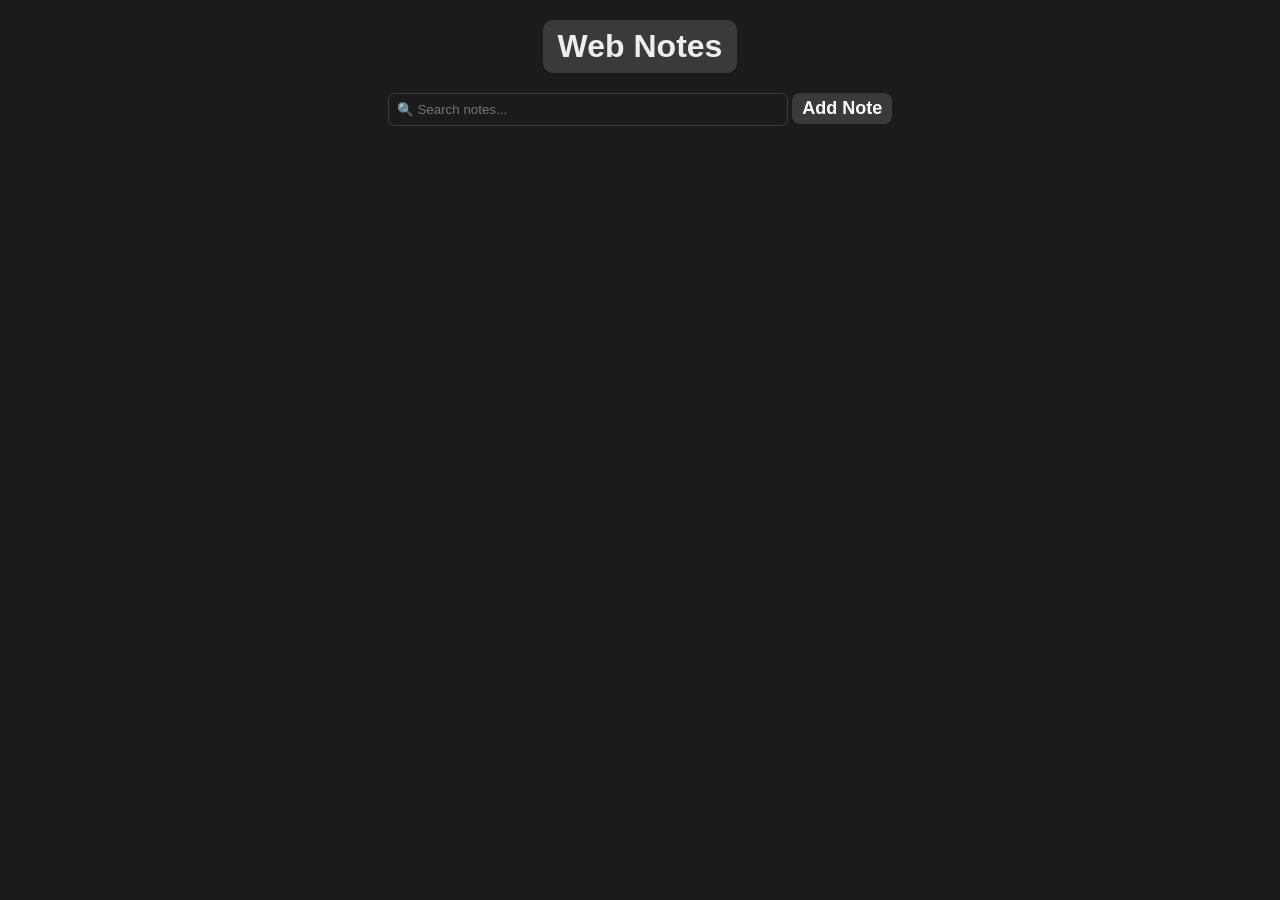
==== index.html @ ce166814 "Add files via upload" ====
<!DOCTYPE html>
<html lang="en">

<head>
    <meta charset="UTF-8">
    <meta name="viewport" content="width=device-width, initial-scale=1.0">
    <title>Notes App</title>

    <link rel="stylesheet" href="style.css">
</head>

<h1> Web Notes </h1>

<body>

<div class= "topBar">

<input id= "searchInput" type="text" placeholder="🔍 Search notes...">

<button id="addBtn">   Add Note   </button>
</div>



<div id = "notesContainer"></div>

<script src="script.js"></script>

</body>

</html>
---- style.css ----
body{

background:#1b1b1b;

color:rgb(240, 237, 237);

font-family:Arial;

text-align:center;

}

.noteDateTime {
    background: #3a3a3a;
    padding: 5px 8px;
    border-radius: 8px;
    width: fit-content;
}

h1 {
    background: #3a3a3a;
    padding: 8px 15px;
    border-radius: 10px;
    width: fit-content;
    margin: 20px auto;
}

#addBtn {
    background-color: #3a3a3a;
    color: white;
    font-weight: bolder;
}

#addBtn:hover {
    background-color: #00bfff;
    color: white;
}

button{

    padding:5px 10px;

    font-size:18px;

    cursor:pointer;

    border:none;

    border-radius:8px;

}

button:hover{
    background-color:#00bfff;

    color:white;
}

#notesContainer{
    width: 100%;
    max-width: 800px;
    margin: 30px auto;
}

#searchInput {
    width: 400px;
    margin: 0;
    box-sizing: border-box;
}

.moveBtn {
    padding: 5px 10px;
    font-size: 14px;
    background-color: #3a3a3a;
    color: white;
}

.moveBtn:hover {
    background-color: #00bfff;
    color: white;
}

.topBar {
    display:flex;
    max-width: 80%;
    margin: 20px auto;
    display: block;
}
.favicon {
    width: 16px;
    height: 16px;
    border-radius: 4px;
    vertical-align: middle;
    margin-right: 5px;
}

.note{
    background: #181818;
    padding: 30px;
    margin: 10px auto;
    border-radius: 10px;
    max-width: 700px;
    text-align: left;
    box-sizing: border-box;

    display: flex;
    justify-content: space-between;
    align-items: flex-start;
}

.deleteBtn {
    padding: 5px 10px;
    font-size: 14px;
    background-color: #3a3a3a;
}

.deleteBtn:hover {
    background-color: #ff005d;
    color: white;
}

.saveBtn {
    padding: 5px 10px;
    font-size: 14px;
    background-color: #3a3a3a;
}

.saveBtn:hover {
    background-color: #59d28d;
    color: white;
}


.editBtn {
    padding: 5px 10px;
    font-size: 14px;
    background-color: #3a3a3a;
}

.editBtn:hover {
    background-color: #00bfff;
    color: white;
}

.textContainer {
    display: flex;
    flex-direction: column;
    gap: 12px;
}

.noteText {
    margin-bottom: 25px;
}

.buttonContainer {
    display: flex;
    gap: 8px;
}

a {
    text-decoration: none;
    color:#00bfff;
}

.dateTimeContainer {
    display: flex;
    align-items: center;
    justify-content: center;
    gap: 8px;
    margin-top: 10px;
}

.dateTimeContainer label {
    background: #3a3a3a;
    padding: 3px 6px;
    border-radius: 8px;
    width: fit-content;
}

.textContainer h3 {
    margin: 0;
    background: #3a3a3a;
    padding: 3px 6px;
    border-radius: 8px;
    width: fit-content;
}

input {
    background-color: #1b1b1b;
    color: white;
    border: 1px solid #3a3a3a;
    padding: 8px;
    border-radius: 6px;
}

.noteDateTime {
    color: #aaa;
    font-size: 14px;
    display: flex;
    flex-direction: column;
    gap: 4px;
}

.editSaveButton {
    padding: 5px 10px;
    font-size: 14px;
    background-color: #3a3a3a;
    color: white;
}

.editSaveButton:hover {
    background-color: #59d28d;
    color: white;
}
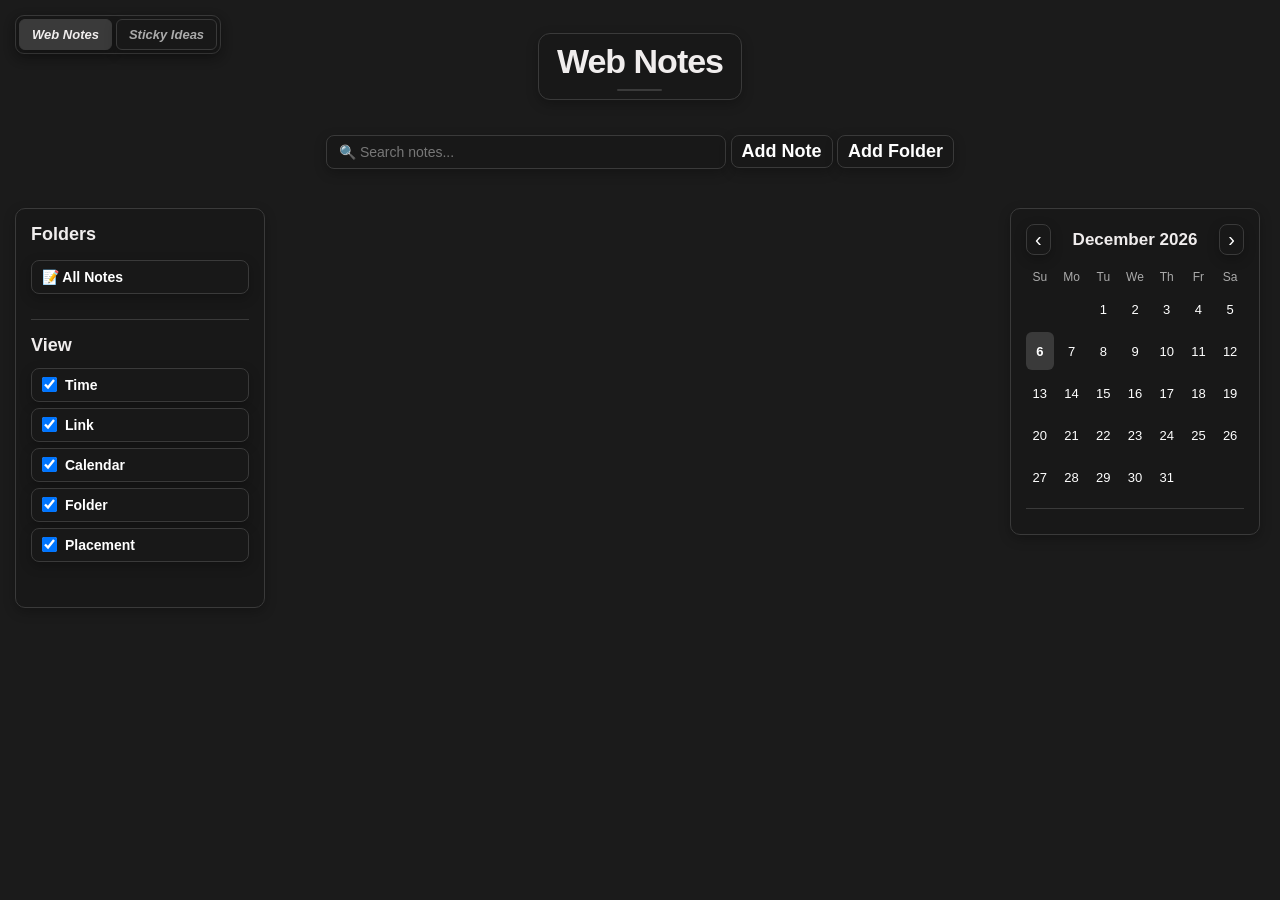
==== commit f3a9156a: "Add files via upload" ====
--- a/index.html
+++ b/index.html
@@ -1,31 +1,103 @@
-<!DOCTYPE html>
+<!doctype html>
 <html lang="en">
+  <head>
+    <meta charset="UTF-8" />
+    <meta name="viewport" content="width=device-width, initial-scale=1.0" />
+    
+    <title>Web Notes</title>
 
-<head>
-    <meta charset="UTF-8">
-    <meta name="viewport" content="width=device-width, initial-scale=1.0">
-    <title>Notes App</title>
+    <link rel="stylesheet" href="style.css" />
+  </head>
 
-    <link rel="stylesheet" href="style.css">
-</head>
+ <h1>Web Notes</h1>
+ 
 
-<h1> Web Notes </h1>
+ <body>
+ <div class="pageTabs">
+    <a href="index.html" class="pageTab active">Web Notes</a>
+    <a href="IdeasPage/ideas.html" class="pageTab">Sticky Ideas</a>
+</div>
+    <div class="topBar">
+      <input id="searchInput" type="text" placeholder="🔍 Search notes..." />
 
-<body>
+      <button id="addBtn">Add Note</button>
+      <button id="addFolderBtn">Add Folder</button>
+     
+    </div>
 
-<div class= "topBar">
+    <div class="mainLayout">
+      <div id="sideBarContainer">
+        <h2>Folders</h2>
 
-<input id= "searchInput" type="text" placeholder="🔍 Search notes...">
+        <div id="folderList"></div>
 
-<button id="addBtn">   Add Note   </button>
+        <div id="viewSection">
+    <h2>View</h2>
+
+    <label class="viewOption">
+        <input type="checkbox" id="viewTime" checked>
+         Time
+    </label>
+
+    <label class="viewOption">
+        <input type="checkbox" id="viewLink" checked>
+         Link
+    </label>
+
+
+    <label class="viewOption">
+        <input type="checkbox" id="viewCalendar" checked>
+        Calendar
+    </label>
+
+  
+    <label class="viewOption">
+    <input type="checkbox" id="showFolder">
+     Folder
+</label>
+
+      <label class="viewOption">
+        <input type="checkbox" id="viewMove" checked>
+         Placement
+    </label>
+    
 </div>
 
+      </div>
 
+      
 
-<div id = "notesContainer"></div>
+      <div id="notesContainer"></div>
+    </div>
 
-<script src="script.js"></script>
+    <div id="folderContextMenu">
+      <button id="deleteFolderOption">🗑️</button>
+      <button id="renameFolderOption">✏️</button>
+    </div>
 
-</body>
+    <div id="calendarContainer">
+      <div class="calendarHeader">
+        <button id="previousMonth">‹</button>
 
-</html>+        <h2 id="calendarMonth"></h2>
+
+        <button id="nextMonth">›</button>
+      </div>
+
+      <div class="calendarWeekdays">
+        <span>Su</span>
+        <span>Mo</span>
+        <span>Tu</span>
+        <span>We</span>
+        <span>Th</span>
+        <span>Fr</span>
+        <span>Sa</span>
+      </div>
+
+      <div id="calendarDays"></div>
+      <div id="calendarNotes"></div>
+    </div>
+
+    <script src="script.js"></script>
+  </body>
+</html>
--- a/style.css
+++ b/style.css
@@ -1,13 +1,8 @@
-body{
-
-background:#1b1b1b;
-
-color:rgb(240, 237, 237);
-
-font-family:Arial;
-
-text-align:center;
-
+body {
+    background: #1b1b1b;
+    color: rgb(240, 237, 237);
+    font-family: Arial;
+    text-align: center;
 }
 
 .noteDateTime {
@@ -17,198 +12,1120 @@
     width: fit-content;
 }
 
+/* =========================
+   NOTE FOLDER DISPLAY
+========================= */
+
+.noteFolder {
+    background: #181818;
+
+    border: 1px solid #3a3a3a;
+
+    padding: 6px 10px;
+
+    border-radius: 8px;
+
+    width: fit-content;
+
+    color: #aaa;
+
+    font-size: 14px;
+
+    box-shadow: 0 4px 12px rgba(0, 0, 0, 0.25);
+
+    box-sizing: border-box;
+}
+
+/* =========================
+   MAIN TITLE
+========================= */
+
 h1 {
+    font-size: 34px;
+    font-weight: 800;
+    letter-spacing: -1px;
+    margin: 25px 0 15px;
+    color: #f0eded;
+
+    display: inline-block;
+    padding: 8px 18px;
+
+    background: #181818;
+    border: 1px solid #3a3a3a;
+    border-radius: 12px;
+
+    box-shadow: 0 4px 12px rgba(0, 0, 0, 0.25);
+}
+
+h1::after {
+    content: "";
+    display: block;
+
+    width: 45px;
+    height: 2px;
+
     background: #3a3a3a;
-    padding: 8px 15px;
+
+    margin: 8px auto 0;
+
+    border-radius: 2px;
+}
+
+
+/* =========================
+   GENERAL BUTTON STYLE
+========================= */
+
+button {
+    padding: 5px 10px;
+
+    font-size: 18px;
+    font-family: Arial;
+
+    cursor: pointer;
+
+    border: 1px solid #3a3a3a;
+    border-radius: 8px;
+
+    background: #181818;
+    color: white;
+
+    box-shadow: 0 4px 12px rgba(0, 0, 0, 0.25);
+
+    transition:
+        background-color 0.15s ease,
+        border-color 0.15s ease,
+        box-shadow 0.15s ease,
+        transform 0.15s ease;
+}
+
+button:hover {
+    background: #00bfff;
+    color: white;
+
+    border-color: #00bfff;
+
+    box-shadow: 0 5px 14px rgba(0, 0, 0, 0.35);
+
+    transform: translateY(-1px);
+}
+
+
+/* =========================
+   ADD BUTTONS
+========================= */
+
+#addBtn,
+#addFolderBtn {
+    background: #181818;
+    color: white;
+    font-weight: bolder;
+}
+
+#addBtn:hover {
+    background: #00bfff;
+    color: white;
+}
+
+#addFolderBtn:hover {
+    background: #ffcc00;
+    color: white;
+}
+
+
+/* =========================
+   MAIN LAYOUT
+========================= */
+
+.mainLayout {
+    display: flex;
+    width: 90%;
+    max-width: 1100px;
+    margin: 30px auto;
+    gap: 25px;
+    align-items: flex-start;
+}
+
+
+/* =========================
+   TEXTAREA
+========================= */
+
+textarea {
+    background-color: #1b1b1b;
+    color: white;
+
+    border: 1px solid #3a3a3a;
+
+    padding: 8px;
+
+    border-radius: 6px;
+
+    font-family: Arial;
+    font-size: 13.333px;
+
+    resize: none;
+
+    box-sizing: border-box;
+
+    width: 30%;
+    height: 34px;
+
+    vertical-align: middle;
+}
+
+
+/* =========================
+   FOLDERS
+========================= */
+
+.folderButton {
+    width: 100%;
+
+    padding: 8px 10px;
+
+    background: #181818;
+    color: white;
+
+    font-size: 14px;
+    text-align: left;
+
+    border-radius: 8px;
+
+    font-weight: bolder;
+
+    border: 1px solid #3a3a3a;
+
+    box-shadow: 0 4px 12px rgba(0, 0, 0, 0.25);
+}
+
+.folderButton:hover {
+    background: #ffcc00;
+    color: white;
+
+    border-color: #ffcc00;
+}
+
+
+.folderInputContainer {
+    display: flex;
+    gap: 5px;
+    margin-bottom: 10px;
+}
+
+.folderInputContainer input {
+    width: 100%;
+    box-sizing: border-box;
+}
+
+
+/* =========================
+   FOLDER CONTEXT MENU
+========================= */
+
+#folderContextMenu {
+    display: none;
+
+    position: fixed;
+
+    background: #181818;
+
+    border: 1px solid #3a3a3a;
+    border-radius: 8px;
+
+    padding: 5px;
+
+    z-index: 1000;
+
+    box-shadow: 0 4px 12px rgba(0, 0, 0, 0.35);
+}
+
+#folderContextMenu button {
+    background: transparent;
+
+    color: white;
+
+    border: none;
+
+    box-shadow: none;
+
+    padding: 8px 12px;
+
+    font-size: 14px;
+
+    width: 100%;
+
+    text-align: left;
+}
+
+#folderContextMenu button:hover {
+    background: #ff005d;
+
+    color: white;
+
+    border-color: transparent;
+
+    transform: none;
+}
+
+
+/* =========================
+   SELECT
+========================= */
+
+select {
+    background-color: #1b1b1b;
+
+    color: white;
+
+    border: 1px solid #3a3a3a;
+
+    padding: 8px;
+
+    border-radius: 6px;
+
+    font-family: Arial;
+
+    font-size: 13.333px;
+
+    cursor: pointer;
+}
+
+select:hover {
+    border-color: #00bfff;
+}
+
+select:focus {
+    outline: none;
+
+    border-color: #00bfff;
+}
+
+
+/* =========================
+   NOTE FOLDER
+========================= */
+
+.textContainer h3 {
+    margin: 0;
+
+
+    background: #181818;
+    border: 1px solid #3a3a3a;
+
+    padding: 6px 10px;
+
+    border-radius: 8px;
+
+    width: fit-content;
+
+    color: #f0eded;
+
+    font-size: 18px;
+    font-weight: 800;
+
+    box-shadow: 0 4px 12px rgba(0, 0, 0, 0.25);
+}
+
+/* =========================
+   SAVE FOLDER
+========================= */
+
+.saveFolderButton {
+    padding: 5px 8px;
+
+    font-size: 14px;
+
+    background: #181818;
+
+    color: white;
+}
+
+
+/* =========================
+   SIDEBAR
+========================= */
+
+#sideBarContainer {
+    position: absolute;
+
+    left: 15px;
+    top: 208px;
+
+    width: 250px;
+    min-height: 400px;
+
+    background: #181818;
+
+    border: 1px solid #3a3a3a;
     border-radius: 10px;
-    width: fit-content;
+
+    padding: 15px;
+
+    box-sizing: border-box;
+
+    text-align: left;
+
+    box-shadow: 0 4px 12px rgba(0, 0, 0, 0.25);
+}
+
+#sideBarContainer h2 {
+    margin-top: 0;
+    font-size: 18px;
+}
+
+#folderList {
+    display: flex;
+    flex-direction: column;
+    gap: 6px;
+}
+
+
+/* =========================
+   NOTES CONTAINER
+========================= */
+
+#notesContainer {
+    flex: 1;
+
+    width: auto;
+    max-width: none;
+
+    margin: 0;
+}
+
+/* =========================
+   SEARCH BAR
+========================= */
+
+#searchInput {
+    background: #181818;
+
+    color: #f0eded;
+
+    border: 1px solid #3a3a3a;
+
+    padding: 8px 12px;
+
+    border-radius: 8px;
+
+    width: 400px;
+
+    box-sizing: border-box;
+
+    box-shadow: 0 4px 12px rgba(0, 0, 0, 0.25);
+
+    font-family: Arial;
+    font-size: 14px;
+
+    outline: none;
+
+    transition:
+        border-color 0.15s ease,
+        box-shadow 0.15s ease;
+}
+
+#searchInput::placeholder {
+    color: #777;
+}
+
+#searchInput:focus {
+    border-color: #00bfff;
+
+    box-shadow: 0 5px 14px rgba(0, 0, 0, 0.35);
+}
+
+/* =========================
+   TOP BAR
+========================= */
+
+.topBar {
+    width: 90%;
+
+    max-width: 1100px;
+
     margin: 20px auto;
-}
-
-#addBtn {
-    background-color: #3a3a3a;
-    color: white;
-    font-weight: bolder;
-}
-
-#addBtn:hover {
-    background-color: #00bfff;
-    color: white;
-}
-
-button{
-
-    padding:5px 10px;
-
-    font-size:18px;
-
-    cursor:pointer;
-
-    border:none;
-
-    border-radius:8px;
-
-}
-
-button:hover{
-    background-color:#00bfff;
-
-    color:white;
-}
-
-#notesContainer{
-    width: 100%;
-    max-width: 800px;
-    margin: 30px auto;
-}
-
-#searchInput {
-    width: 400px;
-    margin: 0;
-    box-sizing: border-box;
-}
-
-.moveBtn {
-    padding: 5px 10px;
-    font-size: 14px;
-    background-color: #3a3a3a;
-    color: white;
-}
-
-.moveBtn:hover {
-    background-color: #00bfff;
-    color: white;
-}
-
-.topBar {
-    display:flex;
-    max-width: 80%;
-    margin: 20px auto;
+
     display: block;
 }
+
+
+/* =========================
+   FAVICON
+========================= */
+
 .favicon {
     width: 16px;
     height: 16px;
+
     border-radius: 4px;
+
     vertical-align: middle;
+
     margin-right: 5px;
 }
 
-.note{
-    background: #181818;
+
+/* =========================
+   NOTE
+========================= */
+
+.note {
+    background: #181818;    
+    overflow: hidden;
+
+    position: relative;
     padding: 30px;
+
     margin: 10px auto;
+
     border-radius: 10px;
-    max-width: 700px;
+
+    max-width: 725px;
+
     text-align: left;
+
     box-sizing: border-box;
 
     display: flex;
+
     justify-content: space-between;
+
     align-items: flex-start;
-}
-
-.deleteBtn {
+
+    border: 1px solid #3a3a3a;
+
+    box-shadow: 0 4px 12px rgba(0, 0, 0, 0.25);
+}
+
+.noteRight {
+    display: flex;
+    flex-direction: column;
+    align-items: flex-end;
+    gap: 8px;
+}
+
+.noteFolder {
+    position: absolute;
+    right: 12px;
+    bottom: 50px;
+
+    width: fit-content;
+}
+
+.note a {
+    position: absolute;
+    right: 12px;
+    bottom: 10px;
+
+    width: fit-content;
+}
+
+.noteInput {
+    background-color: #1b1b1b;
+    color: white;
+
+    border: 1px solid #3a3a3a;
+
+    padding: 8px;
+
+    border-radius: 6px;
+
+    font-family: Arial;
+    font-size: 13.333px;
+
+    box-sizing: border-box;
+
+    width: 100%;
+    min-height: 80px;
+
+    outline: none;
+
+    white-space: pre-wrap;
+
+    text-align: left;
+}
+
+/* =========================
+   PAGE TABS
+========================= */
+
+.pageTabs {
+    position: absolute;
+    top: 15px;
+    left: 15px;
+
+    display: flex;
+    gap: 4px;
+
+    background: #181818;
+    border: 1px solid #3a3a3a;
+    border-radius: 9px;
+
+    padding: 3px;
+
+    box-shadow: 0 4px 12px rgba(0, 0, 0, 0.25);
+}
+
+.pageTab {
+    padding: 7px 12px;
+
+    border-radius: 6px;
+
+    color: #aaa;
+    text-decoration: none;
+
+    font-size: 13px;
+    font-weight: bold;
+
+    transition:
+        background-color 0.15s ease,
+        color 0.15s ease;
+}
+
+
+
+/* Current page */
+
+.pageTab.active {
+    background: #3a3a3a;
+    color: #f0eded;
+}
+
+/* Hover */
+
+.pageTab:hover {
+    background: #3a3a3a;
+    color: white;
+}
+.noteInput:focus {
+    border-color: #00bfff;
+}
+
+/* =========================
+   VIEW SECTION
+========================= */
+
+#viewSection {
+    margin-top: 25px;
+
+    padding-top: 15px;
+
+    border-top: 1px solid #3a3a3a;
+}
+
+#viewSection h2 {
+    margin: 0 0 12px;
+
+    font-size: 18px;
+}
+
+.viewOption {
+    display: flex;
+    align-items: center;
+    gap: 8px;
+
+    width: 100%;
+    box-sizing: border-box;
+
+    padding: 8px 10px;
+
+    background: #181818;
+    color: white;
+
+    font-size: 14px;
+    font-weight: bolder;
+
+    border: 1px solid #3a3a3a;
+    border-radius: 8px;
+
+    box-shadow: 0 4px 12px rgba(0, 0, 0, 0.25);
+
+    cursor: pointer;
+
+    margin-bottom: 6px;
+
+    transition:
+        background-color 0.15s ease,
+        border-color 0.15s ease,
+        box-shadow 0.15s ease,
+        transform 0.15s ease;
+}
+
+.viewOption:hover {
+    background: #00bfff;
+    border-color: #00bfff;
+
+    box-shadow: 0 5px 14px rgba(0, 0, 0, 0.35);
+
+    transform: translateY(-1px);
+}
+
+.viewOption input {
+    width: 15px;
+    height: 15px;
+
+    margin: 0;
+
+    cursor: pointer;
+}   
+
+
+/* =========================
+   NOTE BUTTONS
+========================= */
+
+.moveBtn,
+.deleteBtn,
+.saveBtn,
+.editBtn,
+.editSaveButton {
     padding: 5px 10px;
+
     font-size: 14px;
-    background-color: #3a3a3a;
-}
+
+    background: #181818;
+
+    color: white;
+
+    border: 1px solid #3a3a3a;
+
+    box-shadow: 0 4px 12px rgba(0, 0, 0, 0.25);
+}
+
+
+/* MOVE */
+
+.moveBtn:hover {
+    background: #00bfff;
+
+    color: white;
+
+    border-color: #00bfff;
+}
+
+
+/* DELETE */
 
 .deleteBtn:hover {
-    background-color: #ff005d;
-    color: white;
-}
+    background: #ff005d;
+
+    color: white;
+
+    border-color: #ff005d;
+}
+
+
+/* SAVE */
 
 .saveBtn {
-    padding: 5px 10px;
-    font-size: 14px;
-    background-color: #3a3a3a;
-}
-
-.saveBtn:hover {
-    background-color: #59d28d;
-    color: white;
-}
-
-
-.editBtn {
-    padding: 5px 10px;
-    font-size: 14px;
-    background-color: #3a3a3a;
-}
+    margin-left: 5px;
+}
+
+.saveBtn:hover,
+.editSaveButton:hover {
+    background: #59d28d;
+
+    color: white;
+
+    border-color: #59d28d;
+}
+
+
+/* EDIT */
 
 .editBtn:hover {
-    background-color: #00bfff;
-    color: white;
-}
+    background: #00bfff;
+
+    color: white;
+
+    border-color: #00bfff;
+}
+
+
+/* =========================
+   TEXT
+========================= */
 
 .textContainer {
     display: flex;
     flex-direction: column;
     gap: 12px;
+    
+    margin-right: 25px;
 }
 
 .noteText {
     margin-bottom: 25px;
+
+    white-space: pre-wrap;
 }
 
 .buttonContainer {
     display: flex;
+
     gap: 8px;
 }
 
+
+/* =========================
+   LINKS
+========================= */
+
 a {
+    display: inline-flex;
+    align-items: center;
+    gap: 5px;
+
+    background: #181818;
+    border: 1px solid #3a3a3a;
+    font-style: italic;
     text-decoration: none;
-    color:#00bfff;
-}
+
+    padding: 6px 10px;
+
+    border-radius: 8px;
+
+    width: fit-content;
+
+    color: #00bfff;
+    font-size: 14px;
+
+    box-shadow: 0 4px 12px rgba(0, 0, 0, 0.25);
+
+    transition:
+        background-color 0.15s ease,
+        border-color 0.15s ease,
+        box-shadow 0.15s ease,
+        transform 0.15s ease;
+}
+
+a:hover {
+    background: #181818;
+    border-color: #ffcc00;
+
+    color: #ffcc00;
+
+    box-shadow: 0 5px 14px rgba(0, 0, 0, 0.35);
+
+    transform: translateY(-1px);
+}
+
+/* =========================
+   DATE TIME
+========================= */
 
 .dateTimeContainer {
     display: flex;
+
     align-items: center;
+
     justify-content: center;
+
     gap: 8px;
+
     margin-top: 10px;
 }
 
 .dateTimeContainer label {
-    background: #3a3a3a;
-    padding: 3px 6px;
+    background: #181818;
+
+    border: 1px solid #3a3a3a;
+
+    padding: 6px 10px;
+
     border-radius: 8px;
+
     width: fit-content;
+
+    color: #aaa;
+
+    font-size: 14px;
+
+    box-shadow: 0 4px 12px rgba(0, 0, 0, 0.25);
+
+    box-sizing: border-box;
+}
+
+.editSaveButton {
+    display: inline-block;
+    flex-shrink: 0;
+}
+
+.editInput {
+    width: 100%;
+    min-height: 100px;
+    box-sizing: border-box;
+    resize: vertical;
+}
+
+/* =========================
+   NOTE TITLE
+========================= */
+
+.titleFavicon {
+    width: 16px;
+    height: 16px;
+
+    border-radius: 4px;
+
+    margin-right: 6px;
+
+    vertical-align: middle;
 }
 
 .textContainer h3 {
     margin: 0;
-    background: #3a3a3a;
-    padding: 3px 6px;
+
+    background: #181818;
+    border: 1px solid #3a3a3a;
+
+    padding: 6px 10px;
+
     border-radius: 8px;
+
     width: fit-content;
-}
+
+    color: #f0eded;
+
+    font-size: 18px;
+    font-weight: 800;
+
+    box-shadow: 0 4px 12px rgba(0, 0, 0, 0.25);
+}
+
+/* =========================
+   INPUTS
+========================= */
 
 input {
     background-color: #1b1b1b;
-    color: white;
-    border: 1px solid #3a3a3a;
+
+    color: white;
+
+    border: 1px solid #3a3a3a;
+
     padding: 8px;
+
     border-radius: 6px;
-}
+
+    font-family: Arial;
+}
+
+input:focus {
+    outline: none;
+
+    border-color: #00bfff;
+}
+
+
+/* =========================
+   NOTE DATE TIME
+========================= */
 
 .noteDateTime {
+    display: flex;
+
+    flex-direction: row;
+
+    align-items: center;
+
+    gap: 6px;
+
+    margin-top: 0;
+
+    background: transparent;
+
+    padding: 0;
+}
+
+.noteDateTime > div {
+    background: #181818;
+
+
+    border: 1px solid #3a3a3a;
+
+    padding: 6px 10px;
+
+    border-radius: 8px;
+
+    width: fit-content;
+
     color: #aaa;
-    font-size: 14px;
-    display: flex;
+
+    font-size: 12px;
+
+    box-shadow: 0 4px 12px rgba(0, 0, 0, 0.25);
+
+    box-sizing: border-box;
+
+    white-space: nowrap;
+}
+
+.dateTimeBox {
+  background: #1b1b1b;
+  color: #f0eded;
+  padding: 8px 12px;
+  border-radius: 8px;
+  box-shadow: 0 3px 8px rgba(0, 0, 0, 0.45);
+  display: inline-block;
+}
+/* =========================
+   CALENDAR
+========================= */
+
+#calendarContainer {
+    position: absolute;
+
+    right: 20px;
+    top: 208px;
+
+    width: 250px;
+
+    background: #181818;
+
+    border: 1px solid #3a3a3a;
+
+    border-radius: 10px;
+
+    padding: 15px;
+
+    box-sizing: border-box;
+
+    text-align: center;
+
+    box-shadow: 0 4px 12px rgba(0, 0, 0, 0.25);
+}
+
+.calendarHeader {
+    display: flex;
+
+    align-items: center;
+
+    justify-content: space-between;
+
+    margin-bottom: 15px;
+}
+
+.calendarHeader h2 {
+    margin: 0;
+
+    font-size: 17px;
+}
+
+.calendarHeader button {
+    background: #181818;
+
+    color: white;
+
+    font-size: 20px;
+
+    padding: 3px 8px;
+
+    border: 1px solid #3a3a3a;
+}
+
+.calendarWeekdays,
+#calendarDays {
+    display: grid;
+
+    grid-template-columns: repeat(7, 1fr);
+
+    gap: 4px;
+}
+
+.calendarWeekdays {
+    margin-bottom: 6px;
+
+    color: #aaa;
+
+    font-size: 12px;
+}
+
+#calendarDays button {
+    background: transparent;
+
+    color: white;
+
+    padding: 7px 0;
+
+    font-size: 13px;
+
+    border-radius: 6px;
+
+    border: none;
+
+    box-shadow: none;
+}
+
+#calendarDays button:hover {
+    background: #00bfff;
+
+    transform: none;
+}
+
+#calendarDays .today {
+    background: #3a3a3a;
+
+    font-weight: bold;
+}
+
+.calendarDay {
+    display: flex;
+
     flex-direction: column;
-    gap: 4px;
-}
-
-.editSaveButton {
-    padding: 5px 10px;
-    font-size: 14px;
-    background-color: #3a3a3a;
-    color: white;
-}
-
-.editSaveButton:hover {
-    background-color: #59d28d;
-    color: white;
-}+
+    align-items: center;
+
+    justify-content: center;
+
+    gap: 2px;
+
+    min-height: 38px;
+}
+
+.calendarDot {
+    width: 5px;
+
+    height: 5px;
+
+    background: #00bfff;
+
+    border-radius: 50%;
+}
+
+#calendarNotes {
+    margin-top: 12px;
+
+    border-top: 1px solid #3a3a3a;
+
+    padding-top: 10px;
+
+    text-align: left;
+}
+
+#calendarNotes div {
+    background: #1e1e1e;
+
+    padding: 6px 8px;
+
+    margin-top: 5px;
+
+    border-radius: 6px;
+
+    font-size: 13px;
+
+    font-weight: bolder;
+}
+
+.calendarFavicon {
+    width: 16px;
+
+    height: 16px;
+
+    border-radius: 4px;
+
+    vertical-align: middle;
+
+    margin-right: 6px;
+}
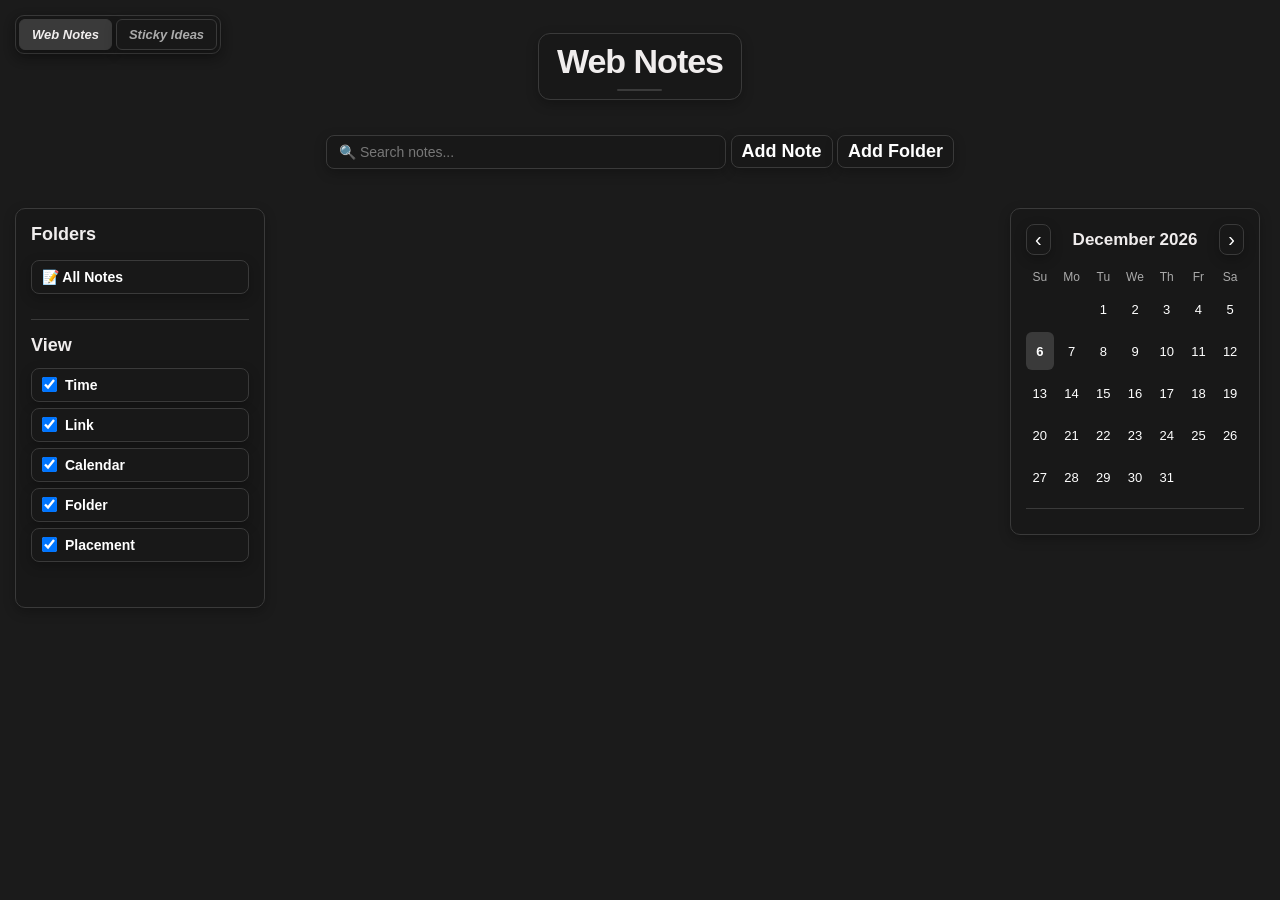
==== commit 4dbf114f: "Add files via upload" ====
--- a/index.html
+++ b/index.html
@@ -15,7 +15,7 @@
  <body>
  <div class="pageTabs">
     <a href="index.html" class="pageTab active">Web Notes</a>
-    <a href="IdeasPage/ideas.html" class="pageTab">Sticky Ideas</a>
+    <a href="ideas.html" class="pageTab">Sticky Ideas</a>
 </div>
     <div class="topBar">
       <input id="searchInput" type="text" placeholder="🔍 Search notes..." />
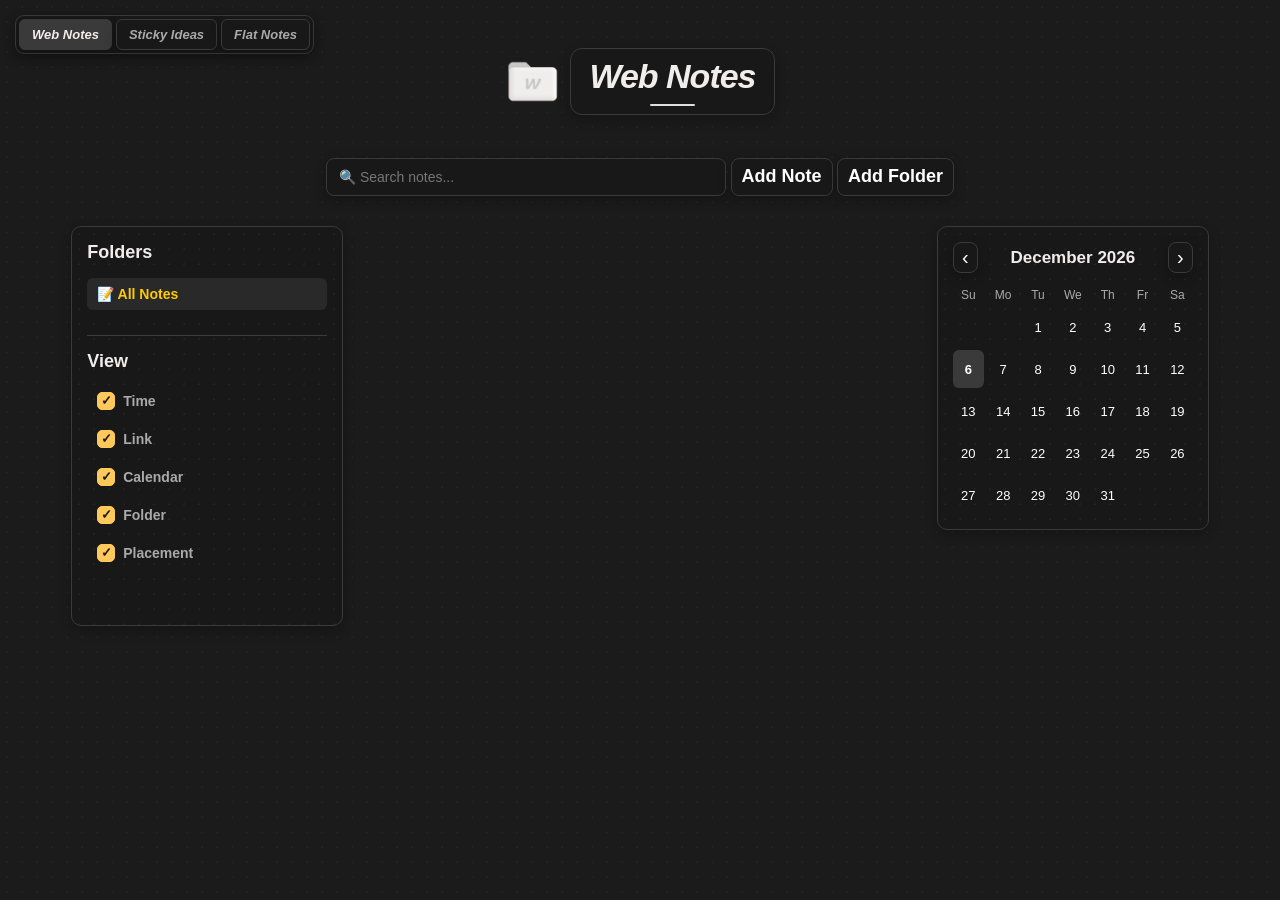
==== commit 1e9475ca: "Add files via upload" ====
--- a/index.html
+++ b/index.html
@@ -3,101 +3,71 @@
   <head>
     <meta charset="UTF-8" />
     <meta name="viewport" content="width=device-width, initial-scale=1.0" />
-    
     <title>Web Notes</title>
-
     <link rel="stylesheet" href="style.css" />
   </head>
-
- <h1>Web Notes</h1>
- 
-
- <body>
- <div class="pageTabs">
-    <a href="index.html" class="pageTab active">Web Notes</a>
-    <a href="ideas.html" class="pageTab">Sticky Ideas</a>
-</div>
+  <body>
+    <div class="pageHeader">
+      <img src="wn_logo.png" class="pageLogo" />
+      <h1>Web Notes</h1>
+    </div>
+    <div class="pageTabs">
+      <a href="index.html" class="pageTab active">Web Notes</a>
+      <a href="ideas.html" class="pageTab">Sticky Ideas</a>
+      <a href="flatnotes.html" class="pageTab">Flat Notes</a>
+    </div>
     <div class="topBar">
       <input id="searchInput" type="text" placeholder="🔍 Search notes..." />
-
       <button id="addBtn">Add Note</button>
       <button id="addFolderBtn">Add Folder</button>
-     
     </div>
-
+    <!-- ========================= MAIN LAYOUT ========================== -->
     <div class="mainLayout">
+      <!-- ========================= SIDEBAR ========================== -->
       <div id="sideBarContainer">
         <h2>Folders</h2>
-
         <div id="folderList"></div>
-
         <div id="viewSection">
-    <h2>View</h2>
-
-    <label class="viewOption">
-        <input type="checkbox" id="viewTime" checked>
-         Time
-    </label>
-
-    <label class="viewOption">
-        <input type="checkbox" id="viewLink" checked>
-         Link
-    </label>
-
-
-    <label class="viewOption">
-        <input type="checkbox" id="viewCalendar" checked>
-        Calendar
-    </label>
-
-  
-    <label class="viewOption">
-    <input type="checkbox" id="showFolder">
-     Folder
-</label>
-
-      <label class="viewOption">
-        <input type="checkbox" id="viewMove" checked>
-         Placement
-    </label>
-    
-</div>
-
+          <h2>View</h2>
+          <label class="viewOption">
+            <input type="checkbox" id="viewTime" checked /> Time
+          </label>
+          <label class="viewOption">
+            <input type="checkbox" id="viewLink" checked /> Link
+          </label>
+          <label class="viewOption">
+            <input type="checkbox" id="viewCalendar" checked /> Calendar
+          </label>
+          <label class="viewOption">
+            <input type="checkbox" id="showFolder" /> Folder
+          </label>
+          <label class="viewOption">
+            <input type="checkbox" id="viewMove" checked /> Placement
+          </label>
+        </div>
       </div>
-
-      
-
+      <!-- ========================= NOTES ========================== -->
       <div id="notesContainer"></div>
+      <!-- ========================= CALENDAR ========================== -->
+      <div id="calendarContainer">
+        <div class="calendarHeader">
+          <button id="previousMonth">‹</button>
+          <h2 id="calendarMonth"></h2>
+          <button id="nextMonth">›</button>
+        </div>
+        <div class="calendarWeekdays">
+          <span>Su</span> <span>Mo</span> <span>Tu</span> <span>We</span>
+          <span>Th</span> <span>Fr</span> <span>Sa</span>
+        </div>
+        <div id="calendarDays"></div>
+        <div id="calendarNotews"></div>
+      </div>
     </div>
-
+    <!-- ========================= FOLDER CONTEXT MENU ========================== -->
     <div id="folderContextMenu">
+      <button id="renameFolderOption">✏️</button>
       <button id="deleteFolderOption">🗑️</button>
-      <button id="renameFolderOption">✏️</button>
     </div>
-
-    <div id="calendarContainer">
-      <div class="calendarHeader">
-        <button id="previousMonth">‹</button>
-
-        <h2 id="calendarMonth"></h2>
-
-        <button id="nextMonth">›</button>
-      </div>
-
-      <div class="calendarWeekdays">
-        <span>Su</span>
-        <span>Mo</span>
-        <span>Tu</span>
-        <span>We</span>
-        <span>Th</span>
-        <span>Fr</span>
-        <span>Sa</span>
-      </div>
-
-      <div id="calendarDays"></div>
-      <div id="calendarNotes"></div>
-    </div>
-
     <script src="script.js"></script>
   </body>
 </html>
--- a/style.css
+++ b/style.css
@@ -1,582 +1,901 @@
-body {
-    background: #1b1b1b;
+    body {
+            background-color: #1b1b1b;
+
+    background-image: radial-gradient(
+        #232323 1px,
+        transparent 1px
+    );
+
+    background-size: 15px 15px;
+
     color: rgb(240, 237, 237);
     font-family: Arial;
     text-align: center;
-}
-
-.noteDateTime {
-    background: #3a3a3a;
-    padding: 5px 8px;
+        color: rgb(240, 237, 237);
+        font-family: Arial;
+        text-align: center;
+    }
+
+    .noteDateTime {
+        background: #3a3a3a;
+        padding: 5px 8px;
+        border-radius: 8px;
+        width: fit-content;
+    }
+
+    /* =========================
+NOTE FOLDER DISPLAY
+========================= */
+
+.noteFolder {
+    position: absolute;
+
+    right: 12px;
+    bottom: 50px;
+
+    background: #181818;
+
+    border: 1px solid #3a3a3a;
+
+    padding: 6px 10px;
+
     border-radius: 8px;
+
     width: fit-content;
-}
-
-/* =========================
-   NOTE FOLDER DISPLAY
+
+    color: #aaa;
+
+    font-size: 14px;
+
+    box-shadow: 0 4px 12px rgba(0, 0, 0, 0.25);
+
+    box-sizing: border-box;
+}
+
+    /* =========================
+    MAIN TITLE
+    ========================= */
+
+    h1 {
+        font-size: 34px;
+        font-weight: 800;
+        letter-spacing: -1px;
+        color: #f0eded;
+
+        display: inline-block;
+        padding: 8px 18px;
+        font-style:italic;
+        background: #181818;
+        border: 1px solid #3a3a3a;
+        border-radius: 12px;
+
+        box-shadow: 0 4px 12px rgba(0, 0, 0, 0.25);
+    }
+
+    h1::after {
+        content: "";
+        display: block;
+
+        width: 45px;
+        height: 2px;
+        
+
+        background: #dfdede;
+
+        margin: 8px auto 0;
+
+        border-radius: 2px;
+    }
+
+    /* =========================
+    PAGE HEADER
+    ========================= */
+
+    .pageHeader {
+        display: flex;
+        align-items: center;
+        justify-content: center;
+        gap: 10px;
+
+        margin: 25px 0 15px;
+    }
+
+    .pageLogo {
+        width: 55px;
+        height: 55px;
+
+        object-fit: contain;
+    }
+
+    /* =========================
+    GENERAL BUTTON STYLE
+    ========================= */
+
+    button {
+        padding: 5px 10px;
+
+        font-size: 18px;
+        font-family: Arial;
+
+        cursor: pointer;
+
+        border: 1px solid #3a3a3a;
+        border-radius: 8px;
+
+        background: #181818;
+        color: white;
+
+        box-shadow: 0 4px 12px rgba(0, 0, 0, 0.25);
+
+        transition:
+            background-color 0.15s ease,
+            border-color 0.15s ease,
+            box-shadow 0.15s ease,
+            transform 0.15s ease;
+    }
+
+    button:hover {
+        background: #00bfff;
+        color: white;
+
+        border-color: #00bfff;
+
+        box-shadow: 0 5px 14px rgba(0, 0, 0, 0.35);
+
+        transform: translateY(-1px);
+    }
+
+
+    /* =========================
+    ADD BUTTONS
+    ========================= */
+
+    #addBtn,
+    #addFolderBtn {
+        background: #181818;
+        color: white;
+        font-weight: bolder;
+    }
+
+    #addBtn:hover {
+        background: #00bfff;
+        color: white;
+    }
+
+    #addFolderBtn:hover {
+        background: #ffcc00;
+        color: white;
+    }
+
+
+    /* =========================
+    MAIN LAYOUT
+    ========================= */
+.mainLayout {
+    display: grid;
+
+    grid-template-columns: 1fr 2fr 1fr;
+
+    width: 90%;
+    max-width: 1400px;
+
+    margin: 30px auto;
+
+    gap: 25px;
+
+    align-items: start;
+}
+
+
+    /* =========================
+    TEXTAREA
+    ========================= */
+
+    textarea {
+        background-color: #1b1b1b;
+        color: white;
+
+        border: 1px solid #3a3a3a;
+
+        padding: 8px;
+
+        border-radius: 6px;
+
+        font-family: Arial;
+        font-size: 13.333px;
+
+        resize: none;
+
+        box-sizing: border-box;
+
+        width: 30%;
+        height: 34px;
+
+        vertical-align: middle;
+    }
+
+
+    /* =========================
+    FOLDERS
+    ========================= */
+
+  /* =========================
+FOLDERS
 ========================= */
 
-.noteFolder {
-    background: #181818;
-
-    border: 1px solid #3a3a3a;
-
-    padding: 6px 10px;
-
-    border-radius: 8px;
-
-    width: fit-content;
-
+.folderButton {
+    width: 100%;
+
+    padding: 8px 10px;
+
+    background: transparent;
     color: #aaa;
 
     font-size: 14px;
-
-    box-shadow: 0 4px 12px rgba(0, 0, 0, 0.25);
-
-    box-sizing: border-box;
-}
-
-/* =========================
-   MAIN TITLE
-========================= */
-
-h1 {
-    font-size: 34px;
-    font-weight: 800;
-    letter-spacing: -1px;
-    margin: 25px 0 15px;
-    color: #f0eded;
-
-    display: inline-block;
-    padding: 8px 18px;
-
-    background: #181818;
-    border: 1px solid #3a3a3a;
-    border-radius: 12px;
-
-    box-shadow: 0 4px 12px rgba(0, 0, 0, 0.25);
-}
-
-h1::after {
-    content: "";
-    display: block;
-
-    width: 45px;
-    height: 2px;
-
-    background: #3a3a3a;
-
-    margin: 8px auto 0;
-
-    border-radius: 2px;
-}
-
-
-/* =========================
-   GENERAL BUTTON STYLE
-========================= */
-
-button {
-    padding: 5px 10px;
-
-    font-size: 18px;
-    font-family: Arial;
+    text-align: left;
+
+    border: none;
+    border-radius: 6px;
+
+    font-weight: bolder;
+
+    box-shadow: none;
 
     cursor: pointer;
 
-    border: 1px solid #3a3a3a;
-    border-radius: 8px;
-
-    background: #181818;
-    color: white;
-
-    box-shadow: 0 4px 12px rgba(0, 0, 0, 0.25);
+    transform: none;
 
     transition:
         background-color 0.15s ease,
+        color 0.15s ease;
+}
+
+
+/* NORMAL FOLDER HOVER */
+
+.folderButton:hover {
+    background: #292929;
+    color: #f0eded;
+
+    border: none;
+
+    box-shadow: none;
+
+    transform: none;
+}
+
+
+/* SELECTED FOLDER */
+
+.folderButton.selected {
+    background: #292929;
+
+    border: none;
+
+    color: #ffcc00;
+
+    box-shadow: none;
+}
+
+
+/* SELECTED FOLDER HOVER */
+
+.folderButton.selected:hover {
+    background: #292929 !important;
+
+    border: none !important;
+
+    color: #ffcc00 !important;
+
+    box-shadow: none !important;
+
+    transform: none !important;
+}
+
+    .folderInputContainer {
+        display: flex;
+        gap: 5px;
+        margin-bottom: 10px;
+    }
+
+    .folderInputContainer input {
+        width: 100%;
+        box-sizing: border-box;
+    }
+
+
+    /* =========================
+    FOLDER CONTEXT MENU
+    ========================= */
+
+    #folderContextMenu {
+        position: fixed;
+
+        display: none;
+
+        flex-direction: column;
+
+        min-width: 120px;
+
+        background: #181818;
+
+        border: 1px solid #3a3a3a;
+
+        border-radius: 8px;
+
+        padding: 4px;
+
+        z-index: 1000;
+
+        box-shadow:
+            0 5px 14px rgba(0, 0, 0, 0.4);
+    }
+
+
+    /* =========================
+    CONTEXT MENU BUTTONS
+    ========================= */
+
+    #folderContextMenu button {
+        width: 100%;
+
+        padding: 7px 10px;
+
+        border: 1px solid transparent;
+
+        border-radius: 6px;
+
+        background: transparent;
+
+        color: #f0eded;
+
+        font-family: Arial;
+
+        font-size: 13px;
+
+        text-align: left;
+
+        cursor: pointer;
+
+        box-shadow: none;
+
+        transform: none;
+
+        transition:
+            background-color 0.15s ease,
+            border-color 0.15s ease,
+            color 0.15s ease;
+    }
+
+
+    /* =========================
+    RENAME HOVER
+    ========================= */
+
+    #renameFolderOption:hover {
+        background: #222;
+
+        border-color: #3a3a3a;
+
+        color: #00bfff;
+
+        box-shadow: none;
+
+        transform: none;
+    }
+
+
+    /* =========================
+    DELETE HOVER
+    ========================= */
+
+    #deleteFolderOption:hover {
+        background: #2a1818;
+
+        border-color: #ff005d;
+
+        color: #ff005d;
+
+        box-shadow: none;
+
+        transform: none;
+    }
+
+    /* =========================
+    SELECT
+    ========================= */
+
+    select {
+        background-color: #1b1b1b;
+
+        color: white;
+
+        border: 1px solid #3a3a3a;
+
+        padding: 8px;
+
+        border-radius: 6px;
+
+        font-family: Arial;
+
+        font-size: 13.333px;
+
+        cursor: pointer;
+    }
+
+    select:hover {
+        border-color: #00bfff;
+    }
+
+    select:focus {
+        outline: none;
+
+        border-color: #00bfff;
+    }
+
+
+    /* =========================
+    NOTE INPUTS
+    ========================= */
+
+    .noteInput,
+    input,
+    textarea,
+    select {
+        background: #181818;
+
+        color: #f0eded;
+
+        border: 1px solid #3a3a3a;
+
+        padding: 8px 12px;
+
+        border-radius: 8px;
+
+        box-sizing: border-box;
+
+        font-family: Arial;
+        font-size: 14px;
+
+        outline: none;
+
+        box-shadow: 0 4px 12px rgba(0, 0, 0, 0.25);
+
+        transition:
+            border-color 0.15s ease,
+            box-shadow 0.15s ease;
+    }
+
+
+    /* =========================
+    FOCUS
+    ========================= */
+
+    .noteInput:focus,
+    input:focus,
+    textarea:focus,
+    select:focus {
+        border-color: #00bfff;
+
+        box-shadow: 0 5px 14px rgba(0, 0, 0, 0.35);
+    }
+
+
+    /* =========================
+    PLACEHOLDERS
+    ========================= */
+
+    .noteInput::placeholder,
+    input::placeholder,
+    textarea::placeholder {
+        color: #777;
+    }
+
+
+    /* =========================
+    NOTE TEXT AREA
+    ========================= */
+
+    .noteInput {
+        width: 100%;
+
+        min-height: 80px;
+
+        resize: vertical;
+
+        white-space: pre-wrap;
+
+        text-align: left;
+    }
+
+
+    /* =========================
+    NOTE TITLE / URL / OTHER
+    ========================= */
+
+    input {
+        height: 34px;
+    }
+
+
+    /* =========================
+    FOLDER SELECT
+    ========================= */
+
+    select {
+        height: 34px;
+
+        cursor: pointer;
+    }
+
+    /* =========================
+    NOTE FOLDER
+    ========================= */
+
+    .textContainer h3 {
+        margin: 0;
+
+
+        background: #181818;
+        border: 1px solid #3a3a3a;
+
+        padding: 6px 10px;
+
+        border-radius: 8px;
+
+        width: fit-content;
+
+        color: #f0eded;
+
+        font-size: 18px;
+        font-weight: 800;
+
+        box-shadow: 0 4px 12px rgba(0, 0, 0, 0.25);
+    }
+
+    /* =========================
+    SAVE FOLDER
+    ========================= */
+
+    .saveFolderButton {
+        padding: 5px 8px;
+
+        font-size: 14px;
+
+        background: #181818;
+
+        color: white;
+    }
+
+
+    /* =========================
+    SIDEBAR
+    ========================= */
+
+#sideBarContainer {
+    width: 100%;
+    min-width: 0;
+    min-height: 400px;
+
+    background: #181818;
+
+    border: 1px solid #3a3a3a;
+    border-radius: 10px;
+
+    padding: 15px;
+
+    box-sizing: border-box;
+
+    text-align: left;
+
+    box-shadow: 0 4px 12px rgba(0, 0, 0, 0.25);
+}
+
+    #sideBarContainer h2 {
+        margin-top: 0;
+        font-size: 18px;
+    }
+
+    #folderList {
+        display: flex;
+        flex-direction: column;
+        gap: 6px;
+    }
+
+
+    /* =========================
+    NOTES CONTAINER
+    ========================= */
+
+#notesContainer {
+    width: 100%;
+    min-width: 0;
+    margin: 0;
+}
+    /* =========================
+    SEARCH BAR
+    ========================= */
+
+    #searchInput {
+        background: #181818;
+        height: 38px;
+
+        color: #f0eded;
+
+        border: 1px solid #3a3a3a;
+
+        padding: 8px 12px;
+
+        border-radius: 8px;
+
+        width: 400px;
+
+        box-sizing: border-box;
+
+        box-shadow: 0 4px 12px rgba(0, 0, 0, 0.25);
+
+        font-family: Arial;
+        font-size: 14px;
+
+        outline: none;
+
+        transition:
+            border-color 0.15s ease,
+            box-shadow 0.15s ease;
+    }
+
+    #searchInput::placeholder {
+        color: #777;
+    }
+
+    #searchInput:focus {
+        border-color: #00bfff;
+
+        box-shadow: 0 5px 14px rgba(0, 0, 0, 0.35);
+    }
+
+    /* =========================
+    TOP BAR
+    ========================= */
+
+    .topBar {
+        width: 90%;
+
+        max-width: 1100px;
+
+        margin: 20px auto;
+
+        display: block;
+    }
+
+    .topBar button {
+    height: 38px;
+}
+
+    /* =========================
+    FAVICON
+    ========================= */
+
+    .favicon {
+        width: 16px;
+        height: 16px;
+
+        border-radius: 4px;
+
+        vertical-align: middle;
+
+        margin-right: 5px;
+    }
+
+
+    /* =========================
+    NOTE
+    ========================= */
+
+    .note {
+              /* RADIAL DOTS */
+    background-color: #181818;
+
+    background-image: radial-gradient(
+        #232323 1px,
+        transparent 1px
+    );
+
+    background-size: 15px 15px;
+
+        overflow: hidden;
+
+        position: relative;
+        padding: 20px;
+
+        margin: 10px auto;
+
+        border-radius: 10px;
+
+        width:100%;
+        max-width: none;
+
+        text-align: left;
+
+        box-sizing: border-box;
+
+        display: flex;
+
+        justify-content: space-between;
+
+        align-items: flex-start;
+
+        border: 1px solid #3a3a3a;
+
+        box-shadow: 0 4px 12px rgba(0, 0, 0, 0.25);
+
+            transition:
         border-color 0.15s ease,
         box-shadow 0.15s ease,
         transform 0.15s ease;
-}
-
-button:hover {
-    background: #00bfff;
-    color: white;
-
-    border-color: #00bfff;
-
-    box-shadow: 0 5px 14px rgba(0, 0, 0, 0.35);
-
+    }
+
+    .note:hover {
+    border-color: #555;
+    box-shadow: 0 6px 18px rgba(0, 0, 0, 0.35);
     transform: translateY(-1px);
 }
 
+    .noteRight {
+        display: flex;
+        flex-direction: column;
+        align-items: flex-end;
+        gap: 8px;
+    }
+
+    .note a {
+        position: absolute;
+        right: 12px;
+        bottom: 10px;
+
+        width: fit-content;
+    }
+
+    .noteInput {
+        background-color: #1b1b1b;
+        color: white;
+
+        border: 1px solid #3a3a3a;
+
+        padding: 8px;
+
+        border-radius: 6px;
+
+        font-family: Arial;
+        font-size: 13.333px;
+
+        box-sizing: border-box;
+
+        width: calc(100% - 580px);
+        min-height: 80px;
+
+        outline: none;
+
+        white-space: pre-wrap;
+
+        text-align: left;
+
+        margin-left: 290px;
+    }
+
+    /* =========================
+    PAGE TABS
+    ========================= */
+
+    .pageTabs {
+        position: absolute;
+        top: 15px;
+        left: 15px;
+
+        display: flex;
+        gap: 4px;
+
+        background: #181818;
+        border: 1px solid #3a3a3a;
+        border-radius: 9px;
+
+        padding: 3px;
+
+        box-shadow: 0 4px 12px rgba(0, 0, 0, 0.25);
+    }
+
+    .pageTab {
+        padding: 7px 12px;
+
+        border-radius: 6px;
+
+        color: #aaa;
+        text-decoration: none;
+
+        font-size: 13px;
+        font-weight: bold;
+
+        transition:
+            background-color 0.15s ease,
+            color 0.15s ease;
+    }
+
+
+
+    /* Current page */
+
+    .pageTab.active {
+        background: #3a3a3a;
+        color: #f0eded;
+    }
+
+    /* Hover */
+
+    .pageTab:hover {
+        background: #3a3a3a;
+        color: white;
+    }
+    .noteInput:focus {
+        border-color: #00bfff;
+    }
+
+    /* =========================
+    VIEW SECTION
+    ========================= */
+
+   /* =========================
+VIEW SECTION
+========================= */
+
+#viewSection {
+    margin-top: 25px;
+
+    padding-top: 15px;
+
+    border-top: 1px solid #3a3a3a;
+}
+
+#viewSection h2 {
+    margin: 0 0 12px;
+
+    font-size: 18px;
+}
+
 
 /* =========================
-   ADD BUTTONS
+VIEW OPTIONS
 ========================= */
 
-#addBtn,
-#addFolderBtn {
-    background: #181818;
-    color: white;
+.viewOption {
+    display: flex;
+
+    align-items: center;
+
+    gap: 8px;
+
+    width: 100%;
+
+    box-sizing: border-box;
+
+    padding: 8px 10px;
+
+    background: transparent;
+
+    color: #aaa;
+
+    font-size: 14px;
+
     font-weight: bolder;
-}
-
-#addBtn:hover {
-    background: #00bfff;
-    color: white;
-}
-
-#addFolderBtn:hover {
-    background: #ffcc00;
-    color: white;
-}
-
-
-/* =========================
-   MAIN LAYOUT
-========================= */
-
-.mainLayout {
-    display: flex;
-    width: 90%;
-    max-width: 1100px;
-    margin: 30px auto;
-    gap: 25px;
-    align-items: flex-start;
-}
-
-
-/* =========================
-   TEXTAREA
-========================= */
-
-textarea {
-    background-color: #1b1b1b;
-    color: white;
-
-    border: 1px solid #3a3a3a;
-
-    padding: 8px;
+
+    border: none;
 
     border-radius: 6px;
 
-    font-family: Arial;
-    font-size: 13.333px;
-
-    resize: none;
-
-    box-sizing: border-box;
-
-    width: 30%;
-    height: 34px;
-
-    vertical-align: middle;
-}
-
-
-/* =========================
-   FOLDERS
-========================= */
-
-.folderButton {
-    width: 100%;
-
-    padding: 8px 10px;
-
-    background: #181818;
-    color: white;
-
-    font-size: 14px;
-    text-align: left;
-
-    border-radius: 8px;
-
-    font-weight: bolder;
-
-    border: 1px solid #3a3a3a;
-
-    box-shadow: 0 4px 12px rgba(0, 0, 0, 0.25);
-}
-
-.folderButton:hover {
-    background: #ffcc00;
-    color: white;
-
-    border-color: #ffcc00;
-}
-
-
-.folderInputContainer {
-    display: flex;
-    gap: 5px;
-    margin-bottom: 10px;
-}
-
-.folderInputContainer input {
-    width: 100%;
-    box-sizing: border-box;
-}
-
-
-/* =========================
-   FOLDER CONTEXT MENU
-========================= */
-
-#folderContextMenu {
-    display: none;
-
-    position: fixed;
-
-    background: #181818;
-
-    border: 1px solid #3a3a3a;
-    border-radius: 8px;
-
-    padding: 5px;
-
-    z-index: 1000;
-
-    box-shadow: 0 4px 12px rgba(0, 0, 0, 0.35);
-}
-
-#folderContextMenu button {
-    background: transparent;
-
-    color: white;
-
-    border: none;
-
     box-shadow: none;
 
-    padding: 8px 12px;
-
-    font-size: 14px;
-
-    width: 100%;
-
-    text-align: left;
-}
-
-#folderContextMenu button:hover {
-    background: #ff005d;
-
-    color: white;
-
-    border-color: transparent;
-
-    transform: none;
-}
-
-
-/* =========================
-   SELECT
-========================= */
-
-select {
-    background-color: #1b1b1b;
-
-    color: white;
-
-    border: 1px solid #3a3a3a;
-
-    padding: 8px;
-
-    border-radius: 6px;
-
-    font-family: Arial;
-
-    font-size: 13.333px;
-
     cursor: pointer;
-}
-
-select:hover {
-    border-color: #00bfff;
-}
-
-select:focus {
-    outline: none;
-
-    border-color: #00bfff;
-}
-
-
-/* =========================
-   NOTE FOLDER
-========================= */
-
-.textContainer h3 {
-    margin: 0;
-
-
-    background: #181818;
-    border: 1px solid #3a3a3a;
-
-    padding: 6px 10px;
-
-    border-radius: 8px;
-
-    width: fit-content;
-
-    color: #f0eded;
-
-    font-size: 18px;
-    font-weight: 800;
-
-    box-shadow: 0 4px 12px rgba(0, 0, 0, 0.25);
-}
-
-/* =========================
-   SAVE FOLDER
-========================= */
-
-.saveFolderButton {
-    padding: 5px 8px;
-
-    font-size: 14px;
-
-    background: #181818;
-
-    color: white;
-}
-
-
-/* =========================
-   SIDEBAR
-========================= */
-
-#sideBarContainer {
-    position: absolute;
-
-    left: 15px;
-    top: 208px;
-
-    width: 250px;
-    min-height: 400px;
-
-    background: #181818;
-
-    border: 1px solid #3a3a3a;
-    border-radius: 10px;
-
-    padding: 15px;
-
-    box-sizing: border-box;
-
-    text-align: left;
-
-    box-shadow: 0 4px 12px rgba(0, 0, 0, 0.25);
-}
-
-#sideBarContainer h2 {
-    margin-top: 0;
-    font-size: 18px;
-}
-
-#folderList {
-    display: flex;
-    flex-direction: column;
-    gap: 6px;
-}
-
-
-/* =========================
-   NOTES CONTAINER
-========================= */
-
-#notesContainer {
-    flex: 1;
-
-    width: auto;
-    max-width: none;
-
-    margin: 0;
-}
-
-/* =========================
-   SEARCH BAR
-========================= */
-
-#searchInput {
-    background: #181818;
-
-    color: #f0eded;
-
-    border: 1px solid #3a3a3a;
-
-    padding: 8px 12px;
-
-    border-radius: 8px;
-
-    width: 400px;
-
-    box-sizing: border-box;
-
-    box-shadow: 0 4px 12px rgba(0, 0, 0, 0.25);
-
-    font-family: Arial;
-    font-size: 14px;
-
-    outline: none;
-
-    transition:
-        border-color 0.15s ease,
-        box-shadow 0.15s ease;
-}
-
-#searchInput::placeholder {
-    color: #777;
-}
-
-#searchInput:focus {
-    border-color: #00bfff;
-
-    box-shadow: 0 5px 14px rgba(0, 0, 0, 0.35);
-}
-
-/* =========================
-   TOP BAR
-========================= */
-
-.topBar {
-    width: 90%;
-
-    max-width: 1100px;
-
-    margin: 20px auto;
-
-    display: block;
-}
-
-
-/* =========================
-   FAVICON
-========================= */
-
-.favicon {
-    width: 16px;
-    height: 16px;
-
-    border-radius: 4px;
-
-    vertical-align: middle;
-
-    margin-right: 5px;
-}
-
-
-/* =========================
-   NOTE
-========================= */
-
-.note {
-    background: #181818;    
-    overflow: hidden;
-
-    position: relative;
-    padding: 30px;
-
-    margin: 10px auto;
-
-    border-radius: 10px;
-
-    max-width: 725px;
-
-    text-align: left;
-
-    box-sizing: border-box;
-
-    display: flex;
-
-    justify-content: space-between;
-
-    align-items: flex-start;
-
-    border: 1px solid #3a3a3a;
-
-    box-shadow: 0 4px 12px rgba(0, 0, 0, 0.25);
-}
-
-.noteRight {
-    display: flex;
-    flex-direction: column;
-    align-items: flex-end;
-    gap: 8px;
-}
-
-.noteFolder {
-    position: absolute;
-    right: 12px;
-    bottom: 50px;
-
-    width: fit-content;
-}
-
-.note a {
-    position: absolute;
-    right: 12px;
-    bottom: 10px;
-
-    width: fit-content;
-}
-
-.noteInput {
-    background-color: #1b1b1b;
-    color: white;
-
-    border: 1px solid #3a3a3a;
-
-    padding: 8px;
-
-    border-radius: 6px;
-
-    font-family: Arial;
-    font-size: 13.333px;
-
-    box-sizing: border-box;
-
-    width: 100%;
-    min-height: 80px;
-
-    outline: none;
-
-    white-space: pre-wrap;
-
-    text-align: left;
-}
-
-/* =========================
-   PAGE TABS
-========================= */
-
-.pageTabs {
-    position: absolute;
-    top: 15px;
-    left: 15px;
-
-    display: flex;
-    gap: 4px;
-
-    background: #181818;
-    border: 1px solid #3a3a3a;
-    border-radius: 9px;
-
-    padding: 3px;
-
-    box-shadow: 0 4px 12px rgba(0, 0, 0, 0.25);
-}
-
-.pageTab {
-    padding: 7px 12px;
-
-    border-radius: 6px;
-
-    color: #aaa;
-    text-decoration: none;
-
-    font-size: 13px;
-    font-weight: bold;
+
+    margin-bottom: 4px;
 
     transition:
         background-color 0.15s ease,
@@ -584,548 +903,575 @@
 }
 
 
-
-/* Current page */
-
-.pageTab.active {
-    background: #3a3a3a;
+/* HOVER */
+
+.viewOption:hover {
+    background: #292929;
+
     color: #f0eded;
-}
-
-/* Hover */
-
-.pageTab:hover {
-    background: #3a3a3a;
-    color: white;
-}
-.noteInput:focus {
-    border-color: #00bfff;
-}
+
+    border: none;
+
+    box-shadow: none;
+
+    transform: none;
+}
+
 
 /* =========================
-   VIEW SECTION
+CHECKBOX
 ========================= */
 
-#viewSection {
-    margin-top: 25px;
-
-    padding-top: 15px;
-
-    border-top: 1px solid #3a3a3a;
-}
-
-#viewSection h2 {
-    margin: 0 0 12px;
-
-    font-size: 18px;
-}
-
-.viewOption {
+.viewOption input[type="checkbox"] {
+    appearance: none;
+    -webkit-appearance: none;
+
+    width: 17px;
+    height: 17px;
+
+    margin: 0;
+
+    background: transparent;
+
+    border: 1px solid #555;
+
+    border-radius: 5px;
+
+    cursor: pointer;
+
     display: flex;
+
     align-items: center;
-    gap: 8px;
-
-    width: 100%;
-    box-sizing: border-box;
-
-    padding: 8px 10px;
-
-    background: #181818;
-    color: white;
-
-    font-size: 14px;
-    font-weight: bolder;
-
-    border: 1px solid #3a3a3a;
-    border-radius: 8px;
-
-    box-shadow: 0 4px 12px rgba(0, 0, 0, 0.25);
-
-    cursor: pointer;
-
-    margin-bottom: 6px;
+    justify-content: center;
+
+    box-shadow: none;
 
     transition:
         background-color 0.15s ease,
-        border-color 0.15s ease,
-        box-shadow 0.15s ease,
-        transform 0.15s ease;
-}
-
-.viewOption:hover {
-    background: #00bfff;
-    border-color: #00bfff;
-
-    box-shadow: 0 5px 14px rgba(0, 0, 0, 0.35);
-
-    transform: translateY(-1px);
-}
-
-.viewOption input {
-    width: 15px;
-    height: 15px;
-
-    margin: 0;
-
-    cursor: pointer;
-}   
-
-
-/* =========================
-   NOTE BUTTONS
-========================= */
-
-.moveBtn,
-.deleteBtn,
-.saveBtn,
-.editBtn,
-.editSaveButton {
-    padding: 5px 10px;
-
-    font-size: 14px;
+        border-color 0.15s ease;
+}
+
+
+/* CHECKED */
+
+.viewOption input[type="checkbox"]:checked {
+    background: #ffc85a;
+
+    border-color: #ffc85a;
+}
+
+
+/* CHECKMARK */
+
+.viewOption input[type="checkbox"]:checked::after {
+    content: "✓";
+
+    color: #181818;
+
+    font-size: 13px;
+
+    font-weight: bold;
+
+    line-height: 1;
+}
+
+
+/* CHECKBOX HOVER */
+
+.viewOption input[type="checkbox"]:hover {
+    border-color: #ffc85a;
+
+    background: #222;
+}
+
+
+/* CHECKED + HOVER */
+
+.viewOption input[type="checkbox"]:checked:hover {
+    background: #ffc85a;
+
+    border-color: #ffc85a;
+}
+    /* =========================
+    NOTE BUTTONS
+    ========================= */
+
+    .moveBtn,
+    .deleteBtn,
+    .saveBtn,
+    .editBtn,
+    .editSaveButton {
+        padding: 5px 10px;
+
+        font-size: 14px;
+
+        background: #181818;
+
+        color: white;
+
+        border: 1px solid #3a3a3a;
+
+        box-shadow: 0 4px 12px rgba(0, 0, 0, 0.25);
+    }
+
+
+    /* MOVE */
+
+    .moveBtn:hover {
+        background: #00bfff;
+
+        color: white;
+
+        border-color: #00bfff;
+    }
+
+
+    /* DELETE */
+
+    .deleteBtn:hover {
+        background: #ff005d;
+
+        color: white;
+
+        border-color: #ff005d;
+    }
+
+
+    /* SAVE */
+
+    .saveBtn {
+        margin-left: 5px;
+    }
+
+    .saveBtn:hover,
+    .editSaveButton:hover {
+        background: #59d28d;
+
+        color: white;
+
+        border-color: #59d28d;
+    }
+
+
+    /* EDIT */
+
+    .editBtn:hover {
+        background: #00bfff;
+
+        color: white;
+
+        border-color: #00bfff;
+    }
+
+
+    /* =========================
+    TEXT
+    ========================= */
+
+    .textContainer {
+        display: flex;
+        flex-direction: column;
+        gap: 12px;
+        
+        margin-right: 25px;
+            font-size: 17px;
+    border: none;
+    background: transparent;
+    padding: 0;
+    box-shadow: none;
+    }
+
+    .noteText {
+        margin-bottom: 25px;
+
+        white-space: pre-wrap;
+    }
+
+    .buttonContainer {
+        display: flex;
+
+        gap: 8px;
+    }
+
+
+    /* =========================
+    LINKS
+    ========================= */
+
+    a {
+        display: inline-flex;
+        align-items: center;
+        gap: 5px;
+
+        background: #181818;
+        border: 1px solid #3a3a3a;
+        font-style: italic;
+        text-decoration: none;
+
+        padding: 6px 10px;
+
+        border-radius: 8px;
+
+        width: fit-content;
+
+        color: #00bfff;
+        font-size: 14px;
+
+        box-shadow: 0 4px 12px rgba(0, 0, 0, 0.25);
+
+        transition:
+            background-color 0.15s ease,
+            border-color 0.15s ease,
+            box-shadow 0.15s ease,
+            transform 0.15s ease;
+    }
+
+    a:hover {
+        background: #181818;
+        border-color: #dfdede;
+
+        color: #dfdede;
+
+        box-shadow: 0 5px 14px rgba(0, 0, 0, 0.35);
+
+        transform: translateY(-1px);
+    }
+
+    /* =========================
+    DATE TIME
+    ========================= */
+
+    .dateTimeContainer {
+        display: flex;
+
+        align-items: center;
+
+        justify-content: center;
+
+        gap: 8px;
+
+        margin-top: 10px;
+    }
+
+    .dateTimeContainer label {
+        background: #181818;
+
+        border: 1px solid #3a3a3a;
+
+        padding: 6px 10px;
+
+        border-radius: 8px;
+
+        width: fit-content;
+
+        color: #aaa;
+
+        font-size: 14px;
+
+        box-shadow: 0 4px 12px rgba(0, 0, 0, 0.25);
+
+        box-sizing: border-box;
+    }
+
+    .editSaveButton {
+        display: inline-block;
+        flex-shrink: 0;
+    }
+
+    .editInput {
+        width: 100%;
+        min-height: 100px;
+        box-sizing: border-box;
+        resize: vertical;
+    }
+
+    /* =========================
+    NOTE TITLE
+    ========================= */
+
+    .titleFavicon {
+        width: 16px;
+        height: 16px;
+
+        border-radius: 4px;
+
+        margin-right: 6px;
+
+        vertical-align: middle;
+    }
+
+    .textContainer h3 {
+        margin: 0;
+
+        background: #181818;
+        border: 1px solid #3a3a3a;
+
+        padding: 6px 10px;
+
+        border-radius: 8px;
+
+        width: fit-content;
+
+        color: #f0eded;
+
+        font-size: 18px;
+        font-weight: 800;
+
+        box-shadow: 0 4px 12px rgba(0, 0, 0, 0.25);
+    }
+
+    /* =========================
+    INPUTS
+    ========================= */
+
+    input {
+        background-color: #1b1b1b;
+
+        color: white;
+
+        border: 1px solid #3a3a3a;
+
+        padding: 8px;
+
+        border-radius: 6px;
+
+        font-family: Arial;
+    }
+
+    input:focus {
+        outline: none;
+
+        border-color: #00bfff;
+    }
+
+
+    /* =========================
+    NOTE DATE TIME
+    ========================= */
+
+    .noteDateTime {
+        display: flex;
+
+        flex-direction: row;
+
+        align-items: center;
+
+        gap: 6px;
+
+        margin-top: 0;
+
+        background: transparent;
+
+        padding: 0;
+    }
+
+    .noteDateTime > div {
+        background: #181818;
+
+
+        border: 1px solid #3a3a3a;
+
+        padding: 6px 10px;
+
+        border-radius: 8px;
+
+        width: fit-content;
+
+        color: #aaa;
+
+        font-size: 12px;
+
+        box-shadow: 0 4px 12px rgba(0, 0, 0, 0.25);
+
+        box-sizing: border-box;
+
+        white-space: nowrap;
+    }
+
+    .dateTimeBox {
+    background: #1b1b1b;
+    color: #f0eded;
+    padding: 8px 12px;
+    border-radius: 8px;
+    box-shadow: 0 3px 8px rgba(0, 0, 0, 0.45);
+    display: inline-block;
+    }
+    /* =========================
+    CALENDAR
+    ========================= */
+
+#calendarContainer {
+    width: 100%;
+    min-width: 0;
 
     background: #181818;
 
-    color: white;
-
     border: 1px solid #3a3a3a;
 
+    border-radius: 10px;
+
+    padding: 15px;
+
+    box-sizing: border-box;
+
+    text-align: center;
+
     box-shadow: 0 4px 12px rgba(0, 0, 0, 0.25);
 }
 
-
-/* MOVE */
-
-.moveBtn:hover {
-    background: #00bfff;
-
-    color: white;
-
-    border-color: #00bfff;
-}
-
-
-/* DELETE */
-
-.deleteBtn:hover {
-    background: #ff005d;
-
-    color: white;
-
-    border-color: #ff005d;
-}
-
-
-/* SAVE */
-
-.saveBtn {
-    margin-left: 5px;
-}
-
-.saveBtn:hover,
-.editSaveButton:hover {
-    background: #59d28d;
-
-    color: white;
-
-    border-color: #59d28d;
-}
-
-
-/* EDIT */
-
-.editBtn:hover {
-    background: #00bfff;
-
-    color: white;
-
-    border-color: #00bfff;
-}
-
-
-/* =========================
-   TEXT
-========================= */
-
-.textContainer {
-    display: flex;
-    flex-direction: column;
-    gap: 12px;
-    
-    margin-right: 25px;
-}
-
-.noteText {
-    margin-bottom: 25px;
-
-    white-space: pre-wrap;
-}
-
-.buttonContainer {
-    display: flex;
-
-    gap: 8px;
-}
-
-
-/* =========================
-   LINKS
-========================= */
-
-a {
-    display: inline-flex;
-    align-items: center;
-    gap: 5px;
-
-    background: #181818;
-    border: 1px solid #3a3a3a;
-    font-style: italic;
-    text-decoration: none;
-
-    padding: 6px 10px;
-
-    border-radius: 8px;
-
-    width: fit-content;
-
-    color: #00bfff;
-    font-size: 14px;
-
-    box-shadow: 0 4px 12px rgba(0, 0, 0, 0.25);
-
-    transition:
-        background-color 0.15s ease,
-        border-color 0.15s ease,
-        box-shadow 0.15s ease,
-        transform 0.15s ease;
-}
-
-a:hover {
-    background: #181818;
-    border-color: #ffcc00;
-
-    color: #ffcc00;
-
-    box-shadow: 0 5px 14px rgba(0, 0, 0, 0.35);
-
-    transform: translateY(-1px);
-}
-
-/* =========================
-   DATE TIME
-========================= */
-
-.dateTimeContainer {
-    display: flex;
-
-    align-items: center;
-
-    justify-content: center;
-
-    gap: 8px;
-
-    margin-top: 10px;
-}
-
-.dateTimeContainer label {
-    background: #181818;
-
-    border: 1px solid #3a3a3a;
-
-    padding: 6px 10px;
-
-    border-radius: 8px;
-
-    width: fit-content;
-
-    color: #aaa;
-
-    font-size: 14px;
-
-    box-shadow: 0 4px 12px rgba(0, 0, 0, 0.25);
-
-    box-sizing: border-box;
-}
-
-.editSaveButton {
-    display: inline-block;
-    flex-shrink: 0;
-}
-
-.editInput {
-    width: 100%;
-    min-height: 100px;
-    box-sizing: border-box;
-    resize: vertical;
-}
-
-/* =========================
-   NOTE TITLE
-========================= */
-
-.titleFavicon {
-    width: 16px;
-    height: 16px;
-
-    border-radius: 4px;
-
-    margin-right: 6px;
-
-    vertical-align: middle;
-}
-
-.textContainer h3 {
-    margin: 0;
-
-    background: #181818;
-    border: 1px solid #3a3a3a;
-
-    padding: 6px 10px;
-
-    border-radius: 8px;
-
-    width: fit-content;
-
-    color: #f0eded;
-
-    font-size: 18px;
-    font-weight: 800;
-
-    box-shadow: 0 4px 12px rgba(0, 0, 0, 0.25);
-}
-
-/* =========================
-   INPUTS
-========================= */
-
-input {
-    background-color: #1b1b1b;
-
-    color: white;
-
-    border: 1px solid #3a3a3a;
-
-    padding: 8px;
-
-    border-radius: 6px;
-
-    font-family: Arial;
-}
-
-input:focus {
-    outline: none;
-
-    border-color: #00bfff;
-}
-
-
-/* =========================
-   NOTE DATE TIME
-========================= */
-
-.noteDateTime {
-    display: flex;
-
-    flex-direction: row;
-
-    align-items: center;
-
-    gap: 6px;
-
-    margin-top: 0;
-
-    background: transparent;
-
-    padding: 0;
-}
-
-.noteDateTime > div {
-    background: #181818;
-
-
-    border: 1px solid #3a3a3a;
-
-    padding: 6px 10px;
-
-    border-radius: 8px;
-
-    width: fit-content;
-
-    color: #aaa;
-
-    font-size: 12px;
-
-    box-shadow: 0 4px 12px rgba(0, 0, 0, 0.25);
-
-    box-sizing: border-box;
-
-    white-space: nowrap;
-}
-
-.dateTimeBox {
-  background: #1b1b1b;
-  color: #f0eded;
-  padding: 8px 12px;
-  border-radius: 8px;
-  box-shadow: 0 3px 8px rgba(0, 0, 0, 0.45);
-  display: inline-block;
-}
-/* =========================
-   CALENDAR
-========================= */
-
+    .calendarHeader {
+        display: flex;
+
+        align-items: center;
+
+        justify-content: space-between;
+
+        margin-bottom: 15px;
+    }
+
+    .calendarHeader h2 {
+        margin: 0;
+
+        font-size: 17px;
+    }
+
+    .calendarHeader button {
+        background: #181818;
+
+        color: white;
+
+        font-size: 20px;
+
+        padding: 3px 8px;
+
+        border: 1px solid #3a3a3a;
+    }
+
+    .calendarWeekdays,
+    #calendarDays {
+        display: grid;
+
+        grid-template-columns: repeat(7, 1fr);
+
+        gap: 4px;
+    }
+
+    .calendarWeekdays {
+        margin-bottom: 6px;
+
+        color: #aaa;
+
+        font-size: 12px;
+    }
+
+    #calendarDays button {
+        background: transparent;
+
+        color: white;
+
+        padding: 7px 0;
+
+        font-size: 13px;
+
+        border-radius: 6px;
+
+        border: none;
+
+        box-shadow: none;
+    }
+
+    #calendarDays button:hover {
+        background: #ffcc00;
+
+        transform: none;
+    }
+
+    #calendarDays .today {
+        background: #3a3a3a;
+
+        font-weight: bold;
+    }
+
+    .calendarDay {
+        display: flex;
+
+        flex-direction: column;
+
+        align-items: center;
+
+        justify-content: center;
+
+        gap: 2px;
+
+        min-height: 38px;
+    }
+
+    .calendarDot {
+        width: 5px;
+
+        height: 5px;
+
+        background: #ffcc00;
+
+        border-radius: 50%;
+    }
+
+    #calendarNotes {
+        margin-top: 12px;
+
+        border-top: 1px solid #3a3a3a;
+
+        padding-top: 10px;
+
+        text-align: left;
+    }
+
+    #calendarNotes div {
+        background: #1e1e1e;
+
+        padding: 6px 8px;
+
+        margin-top: 5px;
+
+        border-radius: 6px;
+
+        font-size: 13px;
+
+        font-weight: bolder;
+    }
+
+    .calendarFavicon {
+        width: 16px;
+
+        height: 16px;
+
+        border-radius: 4px;
+
+        vertical-align: middle;
+
+        margin-right: 6px;
+    }
+
+    #sideBarContainer,
 #calendarContainer {
-    position: absolute;
-
-    right: 20px;
-    top: 208px;
-
-    width: 250px;
-
-    background: #181818;
-
-    border: 1px solid #3a3a3a;
-
-    border-radius: 10px;
-
-    padding: 15px;
-
-    box-sizing: border-box;
-
-    text-align: center;
-
-    box-shadow: 0 4px 12px rgba(0, 0, 0, 0.25);
-}
-
-.calendarHeader {
-    display: flex;
-
-    align-items: center;
-
-    justify-content: space-between;
-
-    margin-bottom: 15px;
-}
-
-.calendarHeader h2 {
-    margin: 0;
-
-    font-size: 17px;
-}
-
-.calendarHeader button {
-    background: #181818;
-
-    color: white;
-
-    font-size: 20px;
-
-    padding: 3px 8px;
-
-    border: 1px solid #3a3a3a;
-}
-
-.calendarWeekdays,
-#calendarDays {
-    display: grid;
-
-    grid-template-columns: repeat(7, 1fr);
-
-    gap: 4px;
-}
-
-.calendarWeekdays {
-    margin-bottom: 6px;
-
-    color: #aaa;
-
-    font-size: 12px;
-}
-
-#calendarDays button {
-    background: transparent;
-
-    color: white;
-
-    padding: 7px 0;
-
-    font-size: 13px;
-
-    border-radius: 6px;
-
-    border: none;
-
-    box-shadow: none;
-}
-
-#calendarDays button:hover {
-    background: #00bfff;
-
-    transform: none;
-}
-
-#calendarDays .today {
-    background: #3a3a3a;
-
-    font-weight: bold;
-}
-
-.calendarDay {
-    display: flex;
-
-    flex-direction: column;
-
-    align-items: center;
-
-    justify-content: center;
-
-    gap: 2px;
-
-    min-height: 38px;
-}
-
-.calendarDot {
-    width: 5px;
-
-    height: 5px;
-
-    background: #00bfff;
-
-    border-radius: 50%;
-}
-
-#calendarNotes {
-    margin-top: 12px;
-
-    border-top: 1px solid #3a3a3a;
-
-    padding-top: 10px;
-
-    text-align: left;
-}
-
-#calendarNotes div {
-    background: #1e1e1e;
-
-    padding: 6px 8px;
-
-    margin-top: 5px;
-
-    border-radius: 6px;
-
-    font-size: 13px;
-
-    font-weight: bolder;
-}
-
-.calendarFavicon {
-    width: 16px;
-
-    height: 16px;
-
-    border-radius: 4px;
-
-    vertical-align: middle;
-
-    margin-right: 6px;
-}
+    background-color: #181818;
+
+    background-image: radial-gradient(
+        #232323 1px,
+        transparent 1px
+    );
+
+    background-size: 15px 15px;
+}
+
+@media (max-width: 900px) {
+    .mainLayout {
+        grid-template-columns: 1fr;
+    }
+
+    #sideBarContainer,
+    #notesContainer,
+    #calendarContainer {
+        width: 100%;
+    }
+}
